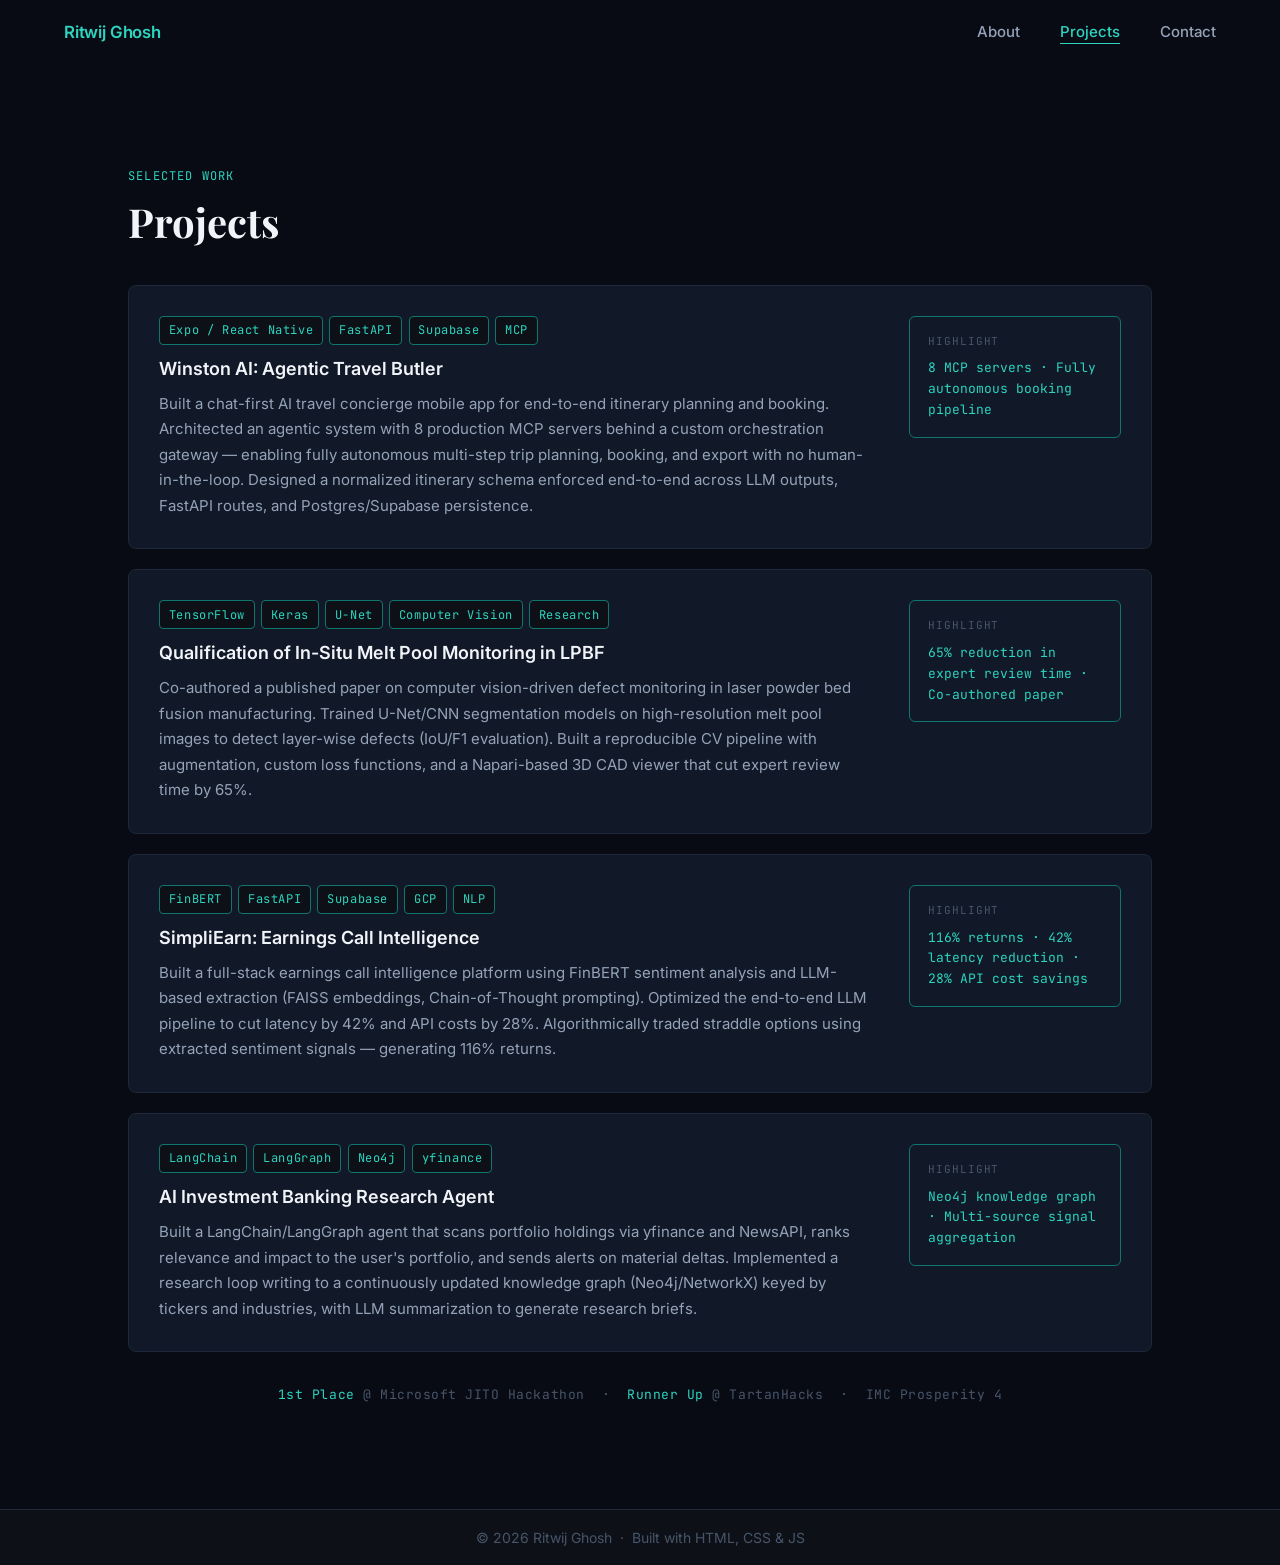
==== projects/index.html @ a2e7e5f3 "all files" ====
<!DOCTYPE html>
<html lang="en">
<head>
  <meta charset="UTF-8" />
  <meta name="viewport" content="width=device-width, initial-scale=1.0" />
  <title>Projects — Ritwij Ghosh</title>
  <meta name="description" content="Selected projects by Ritwij Ghosh — AI/ML research, full-stack engineering, and quant finance." />

  <link rel="preconnect" href="https://fonts.googleapis.com" />
  <link rel="preconnect" href="https://fonts.gstatic.com" crossorigin />
  <link href="https://fonts.googleapis.com/css2?family=Playfair+Display:wght@700&family=Inter:wght@400;500;600&family=JetBrains+Mono:wght@400;500&display=swap" rel="stylesheet" />

  <link rel="stylesheet" href="../assets/css/main.css" />
  <link rel="stylesheet" href="../assets/css/projects.css" />
</head>

<body>

  <nav id="navbar">
    <a href="../index.html" class="nav-brand">Ritwij Ghosh</a>
    <ul class="nav-links">
      <li><a href="../about.html"   data-section="about">About</a></li>
      <li><a href="../projects.html" data-section="projects">Projects</a></li>
      <li><a href="../contact.html" data-section="contact">Contact</a></li>
    </ul>
    <button class="nav-hamburger" aria-label="Toggle menu" aria-expanded="false" id="hamburger">
      <span></span><span></span><span></span>
    </button>
    <div class="nav-mobile">
      <a href="../about.html"   data-section="about">About</a>
      <a href="../projects.html" data-section="projects">Projects</a>
      <a href="../contact.html" data-section="contact">Contact</a>
    </div>
  </nav>

  <section id="projects">
    <p class="section-label fade-in">Selected Work</p>
    <h1 class="section-title fade-in">Projects</h1>

    <div class="projects-stack">

      <!-- Card 1 — Winston AI -->
      <a href="winston-ai.html" class="project-card fade-in">
        <div class="project-main">
          <div class="project-tags">
            <span class="tag">Expo / React Native</span>
            <span class="tag">FastAPI</span>
            <span class="tag">Supabase</span>
            <span class="tag">MCP</span>
          </div>
          <h2 class="project-title">Winston AI: Agentic Travel Butler</h2>
          <p class="project-desc">
            Built a chat-first AI travel concierge mobile app for end-to-end itinerary planning and booking. Architected an agentic system with 8 production MCP servers behind a custom orchestration gateway — enabling fully autonomous multi-step trip planning, booking, and export with no human-in-the-loop. Designed a normalized itinerary schema enforced end-to-end across LLM outputs, FastAPI routes, and Postgres/Supabase persistence.
          </p>
        </div>
        <div class="project-stat">
          <p class="project-stat-label">Highlight</p>
          8 MCP servers · Fully autonomous booking pipeline
        </div>
      </a>

      <!-- Card 2 — AIMFP -->
      <a href="aimfp.html" class="project-card fade-in">
        <div class="project-main">
          <div class="project-tags">
            <span class="tag">TensorFlow</span>
            <span class="tag">Keras</span>
            <span class="tag">U-Net</span>
            <span class="tag">Computer Vision</span>
            <span class="tag">Research</span>
          </div>
          <h2 class="project-title">Qualification of In-Situ Melt Pool Monitoring in LPBF</h2>
          <p class="project-desc">
            Co-authored a published paper on computer vision-driven defect monitoring in laser powder bed fusion manufacturing. Trained U-Net/CNN segmentation models on high-resolution melt pool images to detect layer-wise defects (IoU/F1 evaluation). Built a reproducible CV pipeline with augmentation, custom loss functions, and a Napari-based 3D CAD viewer that cut expert review time by 65%.
          </p>
        </div>
        <div class="project-stat">
          <p class="project-stat-label">Highlight</p>
          65% reduction in expert review time · Co-authored paper
        </div>
      </a>

      <!-- Card 3 — SimpliEarn -->
      <a href="simplilearn.html" class="project-card fade-in">
        <div class="project-main">
          <div class="project-tags">
            <span class="tag">FinBERT</span>
            <span class="tag">FastAPI</span>
            <span class="tag">Supabase</span>
            <span class="tag">GCP</span>
            <span class="tag">NLP</span>
          </div>
          <h2 class="project-title">SimpliEarn: Earnings Call Intelligence</h2>
          <p class="project-desc">
            Built a full-stack earnings call intelligence platform using FinBERT sentiment analysis and LLM-based extraction (FAISS embeddings, Chain-of-Thought prompting). Optimized the end-to-end LLM pipeline to cut latency by 42% and API costs by 28%. Algorithmically traded straddle options using extracted sentiment signals — generating 116% returns.
          </p>
        </div>
        <div class="project-stat">
          <p class="project-stat-label">Highlight</p>
          116% returns · 42% latency reduction · 28% API cost savings
        </div>
      </a>

      <!-- Card 4 — IB Research Agent -->
      <a href="ib-agent.html" class="project-card fade-in">
        <div class="project-main">
          <div class="project-tags">
            <span class="tag">LangChain</span>
            <span class="tag">LangGraph</span>
            <span class="tag">Neo4j</span>
            <span class="tag">yfinance</span>
          </div>
          <h2 class="project-title">AI Investment Banking Research Agent</h2>
          <p class="project-desc">
            Built a LangChain/LangGraph agent that scans portfolio holdings via yfinance and NewsAPI, ranks relevance and impact to the user's portfolio, and sends alerts on material deltas. Implemented a research loop writing to a continuously updated knowledge graph (Neo4j/NetworkX) keyed by tickers and industries, with LLM summarization to generate research briefs.
          </p>
        </div>
        <div class="project-stat">
          <p class="project-stat-label">Highlight</p>
          Neo4j knowledge graph · Multi-source signal aggregation
        </div>
      </a>

    </div>

    <p class="competitions-line fade-in">
      <span class="highlight">1st Place</span> @ Microsoft JITO Hackathon &nbsp;·&nbsp;
      <span class="highlight">Runner Up</span> @ TartanHacks &nbsp;·&nbsp;
      IMC Prosperity 4
    </p>
  </section>

  <footer>
    &copy; 2026 Ritwij Ghosh &nbsp;·&nbsp; Built with HTML, CSS &amp; JS
  </footer>

  <script src="../assets/js/main.js"></script>
</body>
</html>
---- assets/css/main.css ----
/* =============================================
   CSS CUSTOM PROPERTIES
============================================= */
:root {
  --bg-primary:     #080B14;
  --bg-secondary:   #0D1117;
  --bg-card:        #111827;
  --accent:         #2DD4BF;
  --accent-dim:     #0F766E;
  --text-primary:   #F1F5F9;
  --text-secondary: #94A3B8;
  --text-muted:     #475569;
  --border:         #1E293B;

  --font-display: 'Playfair Display', Georgia, serif;
  --font-body:    'Inter', system-ui, sans-serif;
  --font-mono:    'JetBrains Mono', 'Courier New', monospace;

  --transition-fast: 150ms ease;
  --transition-std:  300ms ease;
}

/* =============================================
   RESET & BASE
============================================= */
*, *::before, *::after {
  box-sizing: border-box;
  margin: 0;
  padding: 0;
}

html {
  scroll-behavior: smooth;
  font-size: 16px;
}

body {
  background-color: var(--bg-primary);
  color: var(--text-primary);
  font-family: var(--font-body);
  font-weight: 400;
  line-height: 1.7;
  -webkit-font-smoothing: antialiased;
  -moz-osx-font-smoothing: grayscale;
}

a {
  color: inherit;
  text-decoration: none;
}

img { display: block; max-width: 100%; }
ul  { list-style: none; }

/* =============================================
   NAVBAR
============================================= */
nav {
  position: sticky;
  top: 0;
  z-index: 100;
  width: 100%;
  padding: 0 clamp(1.5rem, 5vw, 4rem);
  height: 64px;
  display: flex;
  align-items: center;
  justify-content: space-between;
  background: transparent;
  transition: background var(--transition-std), border-bottom var(--transition-std);
}

nav.scrolled {
  background: rgba(8, 11, 20, 0.85);
  backdrop-filter: blur(12px);
  -webkit-backdrop-filter: blur(12px);
  border-bottom: 1px solid var(--border);
}

.nav-brand {
  font-family: var(--font-body);
  font-weight: 600;
  font-size: 1.05rem;
  color: var(--accent);
  letter-spacing: -0.01em;
  transition: opacity var(--transition-fast);
}

.nav-brand:hover { opacity: 0.8; }

.nav-links {
  display: flex;
  gap: 2.5rem;
  align-items: center;
}

.nav-links a {
  font-family: var(--font-body);
  font-weight: 500;
  font-size: 0.9375rem;
  color: var(--text-secondary);
  position: relative;
  transition: color var(--transition-fast);
}

.nav-links a::after {
  content: '';
  position: absolute;
  bottom: -3px;
  left: 0;
  width: 100%;
  height: 1.5px;
  background: var(--accent);
  transform: scaleX(0);
  transform-origin: left;
  transition: transform var(--transition-fast);
}

.nav-links a:hover,
.nav-links a.active {
  color: var(--accent);
}

.nav-links a:hover::after,
.nav-links a.active::after {
  transform: scaleX(1);
}

/* Hamburger button */
.nav-hamburger {
  display: none;
  flex-direction: column;
  justify-content: center;
  gap: 5px;
  width: 36px;
  height: 36px;
  cursor: pointer;
  background: none;
  border: none;
  padding: 4px;
}

.nav-hamburger span {
  display: block;
  width: 100%;
  height: 2px;
  background: var(--text-secondary);
  border-radius: 2px;
  transition: transform var(--transition-std), opacity var(--transition-fast);
}

/* Mobile dropdown */
.nav-mobile {
  display: none;
  position: fixed;
  top: 64px;
  left: 0;
  right: 0;
  background: var(--bg-secondary);
  border-bottom: 1px solid var(--border);
  padding: 1.5rem clamp(1.5rem, 5vw, 4rem);
  flex-direction: column;
  gap: 1.25rem;
  z-index: 99;
}

.nav-mobile a {
  font-family: var(--font-body);
  font-weight: 500;
  font-size: 1.0625rem;
  color: var(--text-secondary);
  transition: color var(--transition-fast);
  padding: 0.25rem 0;
}

.nav-mobile a:hover,
.nav-mobile a.active {
  color: var(--accent);
}

nav.nav-open .nav-mobile { display: flex; }

nav.nav-open .nav-hamburger span:nth-child(1) { transform: translateY(7px) rotate(45deg); }
nav.nav-open .nav-hamburger span:nth-child(2) { opacity: 0; }
nav.nav-open .nav-hamburger span:nth-child(3) { transform: translateY(-7px) rotate(-45deg); }

/* =============================================
   SHARED SECTION UTILITIES
============================================= */
section {
  padding: clamp(4rem, 8vw, 7rem) clamp(1.5rem, 10vw, 12rem);
}

.section-label {
  font-family: var(--font-mono);
  font-size: 0.75rem;
  color: var(--accent);
  letter-spacing: 0.1em;
  text-transform: uppercase;
  margin-bottom: 0.75rem;
}

.section-title {
  font-family: var(--font-display);
  font-weight: 700;
  font-size: clamp(1.75rem, 4vw, 2.5rem);
  color: var(--text-primary);
  line-height: 1.15;
  margin-bottom: 2.5rem;
}

/* =============================================
   BUTTONS
============================================= */
.btn {
  display: inline-flex;
  align-items: center;
  gap: 0.4rem;
  padding: 0.6875rem 1.5rem;
  border-radius: 6px;
  font-family: var(--font-body);
  font-weight: 500;
  font-size: 0.9375rem;
  cursor: pointer;
  transition: background var(--transition-fast), color var(--transition-fast),
              border-color var(--transition-fast), transform var(--transition-fast),
              box-shadow var(--transition-fast);
}

.btn-primary {
  background: var(--accent);
  color: #080B14;
  border: 1.5px solid var(--accent);
}

.btn-primary:hover {
  background: #25b8a7;
  border-color: #25b8a7;
  transform: translateY(-1px);
  box-shadow: 0 4px 16px rgba(45, 212, 191, 0.2);
}

.btn-secondary {
  background: transparent;
  color: var(--text-primary);
  border: 1.5px solid var(--border);
}

.btn-secondary:hover {
  border-color: var(--accent-dim);
  color: var(--accent);
  transform: translateY(-1px);
}

/* =============================================
   TAGS
============================================= */
.tag {
  font-family: var(--font-mono);
  font-size: 0.75rem;
  letter-spacing: 0.05em;
  color: var(--accent);
  background: var(--bg-secondary);
  border: 1px solid var(--accent-dim);
  border-radius: 4px;
  padding: 0.2rem 0.55rem;
  white-space: nowrap;
}

/* =============================================
   FADE-IN (JS-triggered via IntersectionObserver)
============================================= */
.fade-in {
  opacity: 0;
  transform: translateY(20px);
  transition: opacity 500ms ease-out, transform 500ms ease-out;
}

.fade-in.visible {
  opacity: 1;
  transform: translateY(0);
}

/* =============================================
   FOOTER
============================================= */
footer {
  background: var(--bg-secondary);
  border-top: 1px solid var(--border);
  text-align: center;
  padding: 1rem clamp(1.5rem, 5vw, 4rem);
  font-size: 0.875rem;
  color: var(--text-muted);
  font-family: var(--font-body);
}

/* =============================================
   RESPONSIVE
============================================= */
@media (max-width: 768px) {
  .nav-links    { display: none; }
  .nav-hamburger { display: flex; }

  section { padding: clamp(3rem, 6vw, 4.5rem) 1.5rem; }
}

@media (max-width: 480px) {
  section { padding: 3rem 1.25rem; }
}

/* =============================================
   REDUCED MOTION
============================================= */
@media (prefers-reduced-motion: reduce) {
  *, *::before, *::after {
    animation-duration: 0.01ms !important;
    animation-iteration-count: 1 !important;
    transition-duration: 0.01ms !important;
  }

  .fade-in {
    opacity: 1;
    transform: none;
    transition: none;
  }

  html { scroll-behavior: auto; }
}
---- assets/css/projects.css ----
/* =============================================
   PROJECTS — listing page & detail pages
============================================= */

/* ---- Section background ---- */
#projects {
  background: var(--bg-primary);
}

/* ---- Listing: stacked cards ---- */
.projects-stack {
  display: flex;
  flex-direction: column;
  gap: 1.25rem;
}

.project-card {
  background: var(--bg-card);
  border: 1px solid var(--border);
  border-radius: 8px;
  padding: clamp(1.25rem, 3vw, 1.875rem);
  display: flex;
  gap: clamp(1.5rem, 3vw, 2.5rem);
  align-items: flex-start;
  transition: border-color var(--transition-fast), transform var(--transition-fast),
              box-shadow var(--transition-fast);
  text-decoration: none;
  color: inherit;
}

.project-card:hover {
  border-color: var(--accent-dim);
  transform: translateY(-2px);
  box-shadow: 0 6px 28px rgba(0, 0, 0, 0.35);
}

.project-main {
  flex: 1;
  min-width: 0;
}

.project-tags {
  display: flex;
  flex-wrap: wrap;
  gap: 0.4rem;
  margin-bottom: 0.75rem;
}

.project-title {
  font-family: var(--font-body);
  font-weight: 600;
  font-size: 1.125rem;
  color: var(--text-primary);
  margin-bottom: 0.625rem;
  line-height: 1.35;
}

.project-desc {
  font-size: 0.9375rem;
  color: var(--text-secondary);
  line-height: 1.7;
}

/* Highlight stat callout box */
.project-stat {
  flex-shrink: 0;
  width: clamp(180px, 22%, 230px);
  background: transparent;
  border: 1px solid var(--accent-dim);
  border-radius: 6px;
  padding: 1rem 1.125rem;
  font-family: var(--font-mono);
  font-size: 0.8125rem;
  color: var(--accent);
  line-height: 1.6;
  align-self: flex-start;
}

.project-stat-label {
  font-size: 0.6875rem;
  color: var(--text-muted);
  letter-spacing: 0.08em;
  text-transform: uppercase;
  margin-bottom: 0.5rem;
}

/* Competitions footnote */
.competitions-line {
  margin-top: 2rem;
  text-align: center;
  font-family: var(--font-mono);
  font-size: 0.8125rem;
  color: var(--text-muted);
  letter-spacing: 0.04em;
}

.competitions-line .highlight { color: var(--accent); }

/* =============================================
   PROJECT DETAIL PAGE
============================================= */

.project-detail-header {
  background: var(--bg-primary);
  padding: clamp(3rem, 7vw, 6rem) clamp(1.5rem, 10vw, 12rem) clamp(2rem, 4vw, 3.5rem);
  position: relative;
  overflow: hidden;
}

.project-detail-header::before {
  content: '';
  position: absolute;
  inset: 0;
  background: radial-gradient(ellipse at 70% 30%, rgba(45, 212, 191, 0.05), transparent 55%);
  pointer-events: none;
}

.project-back {
  display: inline-flex;
  align-items: center;
  gap: 0.4rem;
  font-family: var(--font-body);
  font-size: 0.875rem;
  color: var(--text-muted);
  margin-bottom: 2rem;
  transition: color var(--transition-fast);
}

.project-back:hover { color: var(--accent); }

.project-back svg {
  width: 14px;
  height: 14px;
  stroke: currentColor;
  fill: none;
}

.project-detail-tags {
  display: flex;
  flex-wrap: wrap;
  gap: 0.45rem;
  margin-bottom: 1.25rem;
}

.project-detail-title {
  font-family: var(--font-display);
  font-weight: 700;
  font-size: clamp(1.75rem, 4.5vw, 3rem);
  color: var(--text-primary);
  line-height: 1.1;
  letter-spacing: -0.02em;
  max-width: 820px;
}

/* Detail body */
.project-detail-body {
  background: var(--bg-secondary);
  padding: clamp(3rem, 6vw, 5rem) clamp(1.5rem, 10vw, 12rem);
  display: grid;
  grid-template-columns: 1fr 280px;
  gap: clamp(2rem, 5vw, 5rem);
  align-items: start;
}

.project-detail-content h2 {
  font-family: var(--font-display);
  font-weight: 700;
  font-size: 1.375rem;
  color: var(--text-primary);
  margin: 2rem 0 0.875rem;
}

.project-detail-content h2:first-child { margin-top: 0; }

.project-detail-content p {
  font-size: 1rem;
  color: var(--text-secondary);
  line-height: 1.8;
  margin-bottom: 1.125rem;
}

.project-detail-content p:last-child { margin-bottom: 0; }

/* Sidebar: metrics + tech */
.project-detail-sidebar {
  position: sticky;
  top: 5rem;
  display: flex;
  flex-direction: column;
  gap: 1.25rem;
}

.detail-callout {
  background: transparent;
  border: 1px solid var(--accent-dim);
  border-radius: 8px;
  padding: 1.25rem;
}

.detail-callout-label {
  font-family: var(--font-mono);
  font-size: 0.6875rem;
  color: var(--text-muted);
  letter-spacing: 0.1em;
  text-transform: uppercase;
  margin-bottom: 0.875rem;
}

.detail-metric {
  font-family: var(--font-mono);
  font-size: 0.875rem;
  color: var(--accent);
  line-height: 1.7;
  border-left: 2px solid var(--accent-dim);
  padding-left: 0.875rem;
  margin-bottom: 0.5rem;
}

.detail-metric:last-child { margin-bottom: 0; }

/* Tech stack card in sidebar */
.detail-tech-tags {
  display: flex;
  flex-wrap: wrap;
  gap: 0.4rem;
}

/* Navigation between projects */
.project-nav {
  background: var(--bg-primary);
  border-top: 1px solid var(--border);
  padding: 1.5rem clamp(1.5rem, 10vw, 12rem);
  display: flex;
  justify-content: space-between;
  align-items: center;
  gap: 1rem;
}

.project-nav a {
  font-size: 0.875rem;
  color: var(--text-muted);
  display: flex;
  align-items: center;
  gap: 0.4rem;
  transition: color var(--transition-fast);
}

.project-nav a:hover { color: var(--accent); }

.project-nav a svg {
  width: 14px;
  height: 14px;
  stroke: currentColor;
  fill: none;
}

/* =============================================
   RESPONSIVE
============================================= */
@media (max-width: 900px) {
  .project-detail-body {
    grid-template-columns: 1fr;
  }

  .project-detail-sidebar {
    position: static;
    flex-direction: row;
    flex-wrap: wrap;
  }

  .detail-callout { flex: 1; min-width: 200px; }
}

@media (max-width: 768px) {
  .project-card {
    flex-direction: column;
  }

  .project-stat { width: 100%; }

  .project-detail-sidebar {
    flex-direction: column;
  }

  .detail-callout { min-width: unset; }

  .project-nav {
    flex-direction: column;
    align-items: flex-start;
  }
}
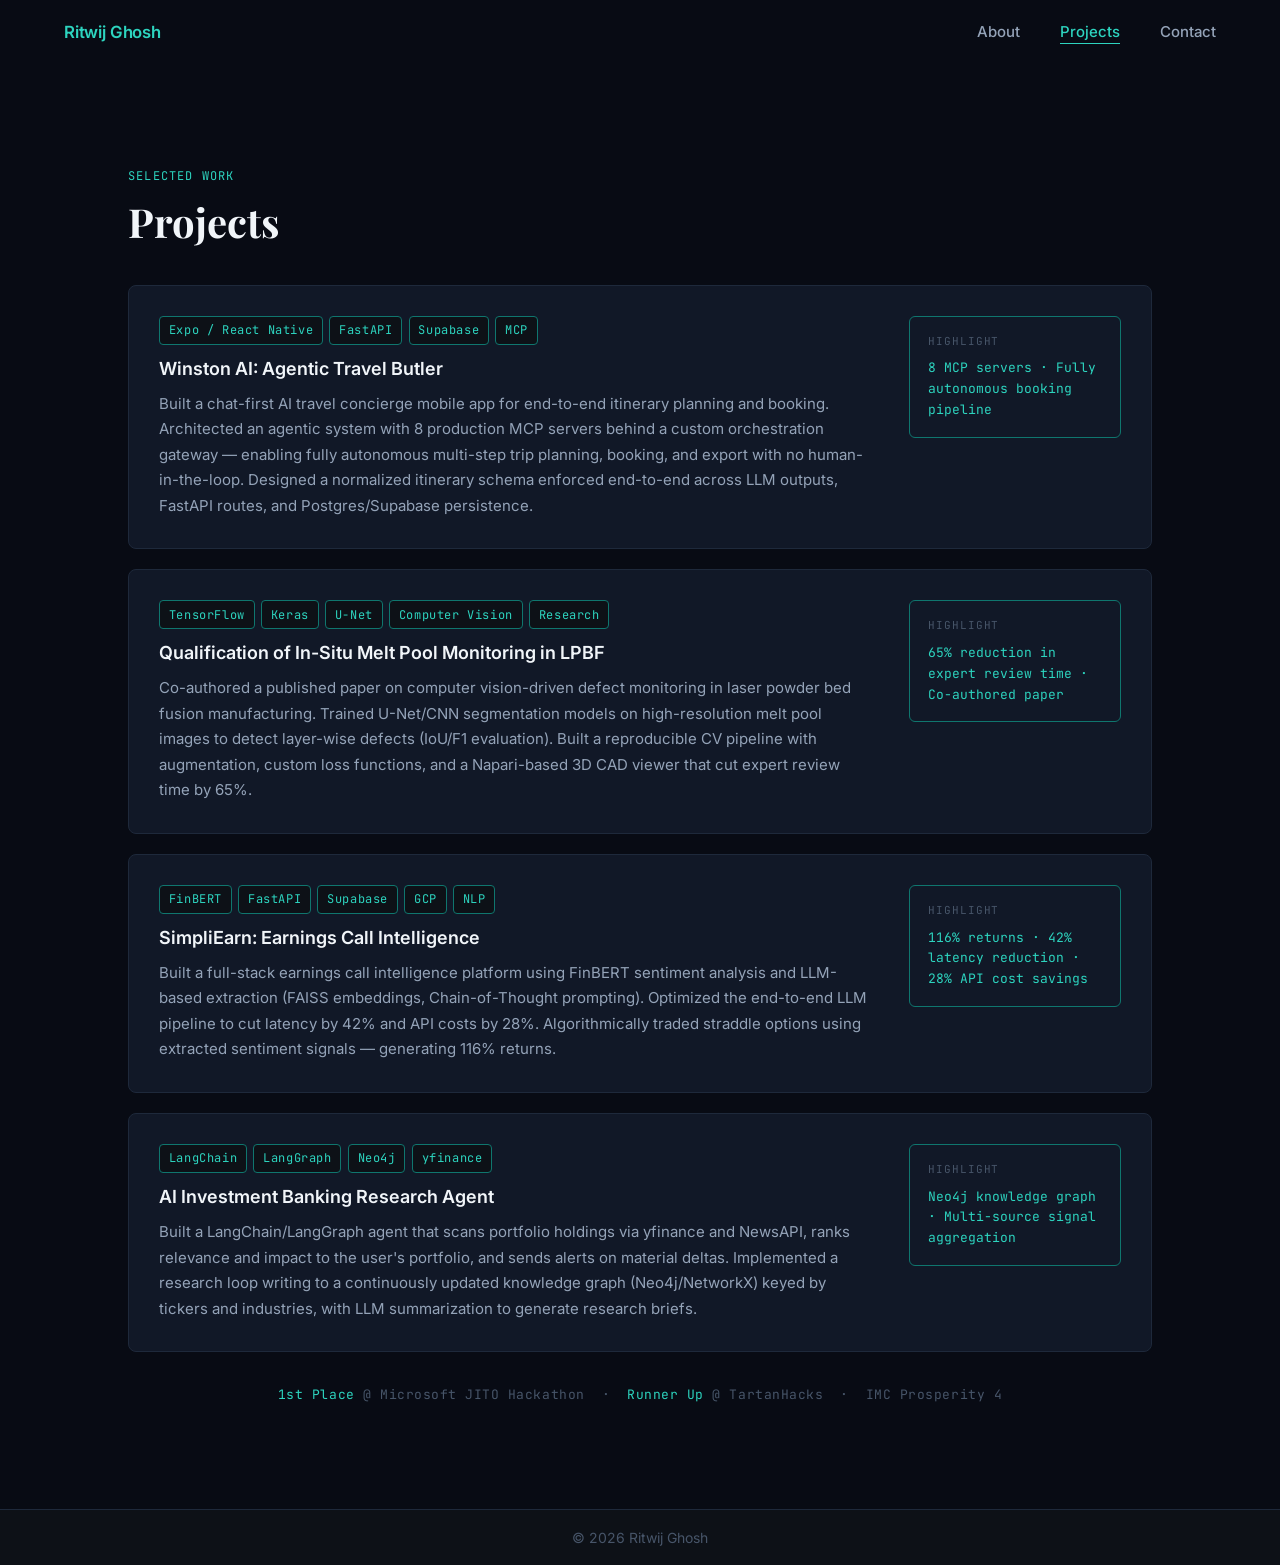
==== commit f5fa59ce: "removed made using html from footer" ====
--- a/projects/index.html
+++ b/projects/index.html
@@ -131,7 +131,7 @@
   </section>
 
   <footer>
-    &copy; 2026 Ritwij Ghosh &nbsp;·&nbsp; Built with HTML, CSS &amp; JS
+    &copy; 2026 Ritwij Ghosh
   </footer>
 
   <script src="../assets/js/main.js"></script>
